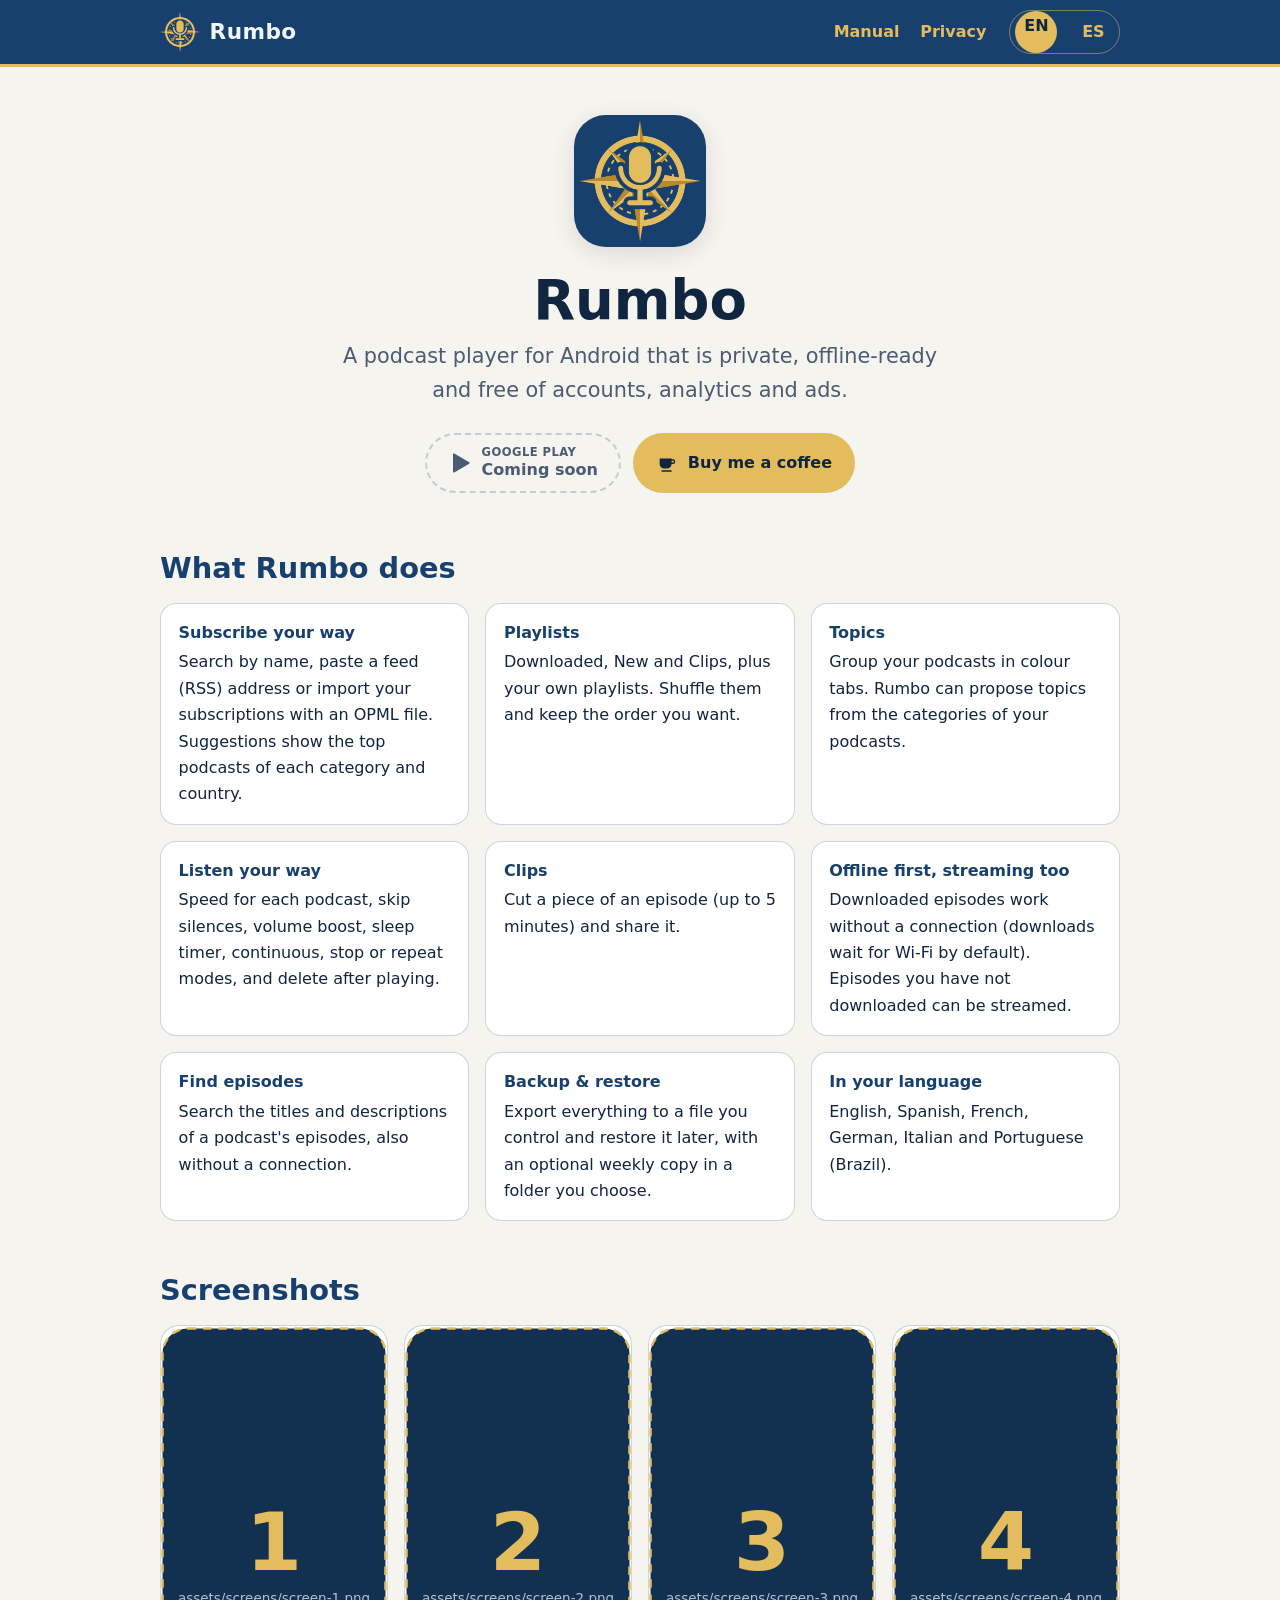
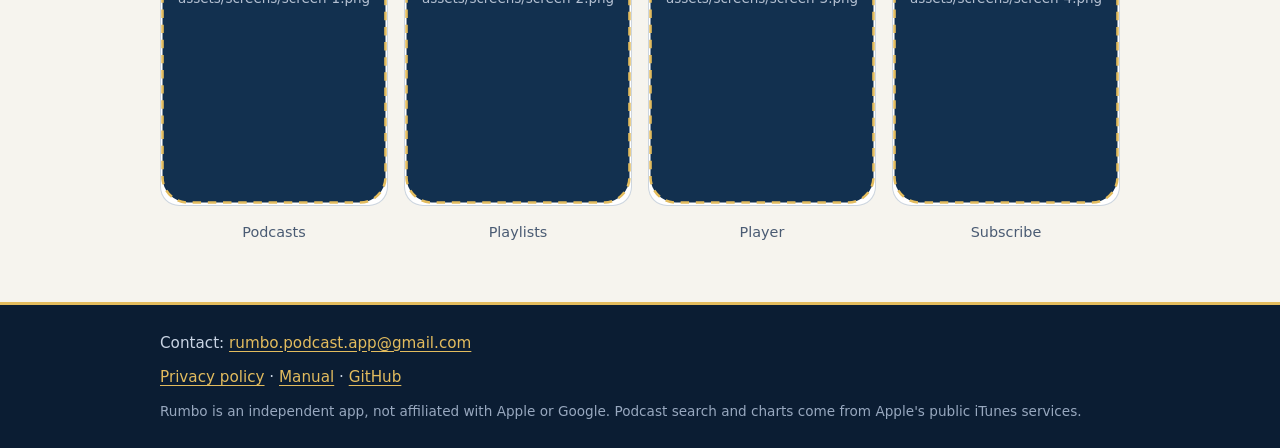
==== index.html @ 556ee903 "Rumbo website: home, manual and privacy policy (EN and ES)" ====
<!doctype html>
<html lang="en">
<head>
<meta charset="utf-8">
<meta name="viewport" content="width=device-width, initial-scale=1">
<title>Rumbo – podcast player for Android</title>
<meta name="description" content="Rumbo is a podcast player for Android that is private, offline-ready and free of accounts, analytics and ads.">
<meta name="theme-color" content="#17406E">
<link rel="canonical" href="https://jmarinlorenzo-hub.github.io/rumbo-web/">
<link rel="alternate" hreflang="en" href="https://jmarinlorenzo-hub.github.io/rumbo-web/">
<link rel="alternate" hreflang="es" href="https://jmarinlorenzo-hub.github.io/rumbo-web/es/">
<link rel="alternate" hreflang="x-default" href="https://jmarinlorenzo-hub.github.io/rumbo-web/">
<link rel="icon" type="image/png" href="assets/icon-512.png">
<link rel="apple-touch-icon" href="assets/icon-512.png">
<meta property="og:type" content="website">
<meta property="og:title" content="Rumbo – podcast player for Android">
<meta property="og:description" content="Private, offline-ready, no accounts, analytics or ads.">
<meta property="og:image" content="https://jmarinlorenzo-hub.github.io/rumbo-web/assets/icon-512.png">
<link rel="stylesheet" href="assets/style.css">
</head>
<body>
<a class="skip" href="#main">Skip to content</a>

<header class="site-header">
  <div class="wrap bar">
    <a class="brand" href="index.html"><img src="assets/emblem.svg" alt="" width="40" height="40"><span>Rumbo</span></a>
    <nav aria-label="Main">
      <a href="manual.html">Manual</a>
      <a href="privacy.html">Privacy</a>
    </nav>
    <nav class="lang" aria-label="Language">
      <a href="index.html" lang="en" hreflang="en" aria-current="page">EN</a>
      <a href="es/index.html" lang="es" hreflang="es">ES</a>
    </nav>
  </div>
</header>

<main id="main">
  <div class="wrap">

    <section class="hero">
      <img class="icon" src="assets/icon-512.png" width="132" height="132" alt="Rumbo logo: a gold compass rose with a microphone, on navy blue">
      <h1>Rumbo</h1>
      <p class="tagline">A podcast player for Android that is private, offline-ready and free of accounts, analytics and ads.</p>
      <div class="actions">
        <button type="button" class="btn btn-play" disabled>
          <svg aria-hidden="true" viewBox="0 0 24 24" width="24" height="24"><path fill="currentColor" d="M5 3.2v17.6a.8.8 0 0 0 1.2.7l15-8.8a.8.8 0 0 0 0-1.4L6.2 2.5A.8.8 0 0 0 5 3.2z"/></svg>
          <span><small>Google Play</small>Coming soon</span>
        </button>
        <a class="btn btn-bmc" href="https://buymeacoffee.com/jmarinlorenzo" rel="noopener">
          <svg aria-hidden="true" viewBox="0 0 24 24" width="22" height="22"><path fill="currentColor" d="M4 7h13v6a5 5 0 0 1-5 5H9a5 5 0 0 1-5-5V7zM17 8h1.5a2.5 2.5 0 0 1 0 5H17v-1.5h1.5a1 1 0 0 0 0-2H17V8zM6 20h11v1.5H6V20z"/></svg>
          Buy me a coffee
        </a>
      </div>
    </section>

    <section aria-labelledby="what">
      <h2 id="what">What Rumbo does</h2>
      <ul class="features">
        <li><strong>Subscribe your way</strong>Search by name, paste a feed (RSS) address or import your subscriptions with an OPML file. Suggestions show the top podcasts of each category and country.</li>
        <li><strong>Playlists</strong>Downloaded, New and Clips, plus your own playlists. Shuffle them and keep the order you want.</li>
        <li><strong>Topics</strong>Group your podcasts in colour tabs. Rumbo can propose topics from the categories of your podcasts.</li>
        <li><strong>Listen your way</strong>Speed for each podcast, skip silences, volume boost, sleep timer, continuous, stop or repeat modes, and delete after playing.</li>
        <li><strong>Clips</strong>Cut a piece of an episode (up to 5 minutes) and share it.</li>
        <li><strong>Offline first, streaming too</strong>Downloaded episodes work without a connection (downloads wait for Wi-Fi by default). Episodes you have not downloaded can be streamed.</li>
        <li><strong>Find episodes</strong>Search the titles and descriptions of a podcast's episodes, also without a connection.</li>
        <li><strong>Backup &amp; restore</strong>Export everything to a file you control and restore it later, with an optional weekly copy in a folder you choose.</li>
        <li><strong>In your language</strong>English, Spanish, French, German, Italian and Portuguese (Brazil).</li>
      </ul>
    </section>

    <section aria-labelledby="screens">
      <h2 id="screens">Screenshots</h2>
      <ul class="shots">
        <li><figure><img src="assets/screens/screen-1.placeholder.svg" width="270" height="570" alt="Rumbo screenshot 1: Podcasts (placeholder)" loading="lazy"><figcaption>Podcasts</figcaption></figure></li>
        <li><figure><img src="assets/screens/screen-2.placeholder.svg" width="270" height="570" alt="Rumbo screenshot 2: Playlists (placeholder)" loading="lazy"><figcaption>Playlists</figcaption></figure></li>
        <li><figure><img src="assets/screens/screen-3.placeholder.svg" width="270" height="570" alt="Rumbo screenshot 3: Player (placeholder)" loading="lazy"><figcaption>Player</figcaption></figure></li>
        <li><figure><img src="assets/screens/screen-4.placeholder.svg" width="270" height="570" alt="Rumbo screenshot 4: Subscribe (placeholder)" loading="lazy"><figcaption>Subscribe</figcaption></figure></li>
      </ul>
    </section>

  </div>
</main>

<footer class="site-footer">
  <div class="wrap">
    <p>Contact: <a href="mailto:rumbo.podcast.app@gmail.com">rumbo.podcast.app@gmail.com</a></p>
    <p><a href="privacy.html">Privacy policy</a> · <a href="manual.html">Manual</a> · <a href="https://github.com/jmarinlorenzo-hub" rel="noopener">GitHub</a></p>
    <p class="small">Rumbo is an independent app, not affiliated with Apple or Google. Podcast search and charts come from Apple's public iTunes services.</p>
  </div>
</footer>
</body>
</html>
---- assets/style.css ----
/* Rumbo website. Navy #17406E and gold #E3BC5E (the logo's colours), dark by default,
   light when the visitor's system asks for it. No frameworks, no scripts. */

:root {
  --navy: #17406e;
  --navy-deep: #0b1d33;
  --gold: #e3bc5e;
  --gold-dark: #b8892f;

  --bg: #0b1d33;
  --surface: #12304f;
  --text: #eef2f8;
  --muted: #b4c0d2;
  --link: #e3bc5e;
  --border: rgba(227, 188, 94, 0.28);
  --shadow: 0 6px 24px rgba(0, 0, 0, 0.35);
  color-scheme: dark light;
}

@media (prefers-color-scheme: light) {
  :root {
    --bg: #f6f4ee;
    --surface: #ffffff;
    --text: #10253f;
    --muted: #4a5b73;
    --link: #17406e;
    --border: rgba(23, 64, 110, 0.22);
    --shadow: 0 6px 24px rgba(16, 37, 63, 0.12);
  }
}

* { box-sizing: border-box; }

html { -webkit-text-size-adjust: 100%; scroll-behavior: smooth; }

body {
  margin: 0;
  background: var(--bg);
  color: var(--text);
  font: 1rem/1.65 system-ui, -apple-system, "Segoe UI", Roboto, "Helvetica Neue", Arial, sans-serif;
}

img, svg { max-width: 100%; height: auto; }

a { color: var(--link); text-underline-offset: 0.18em; }
a:hover { text-decoration-thickness: 2px; }

:focus-visible { outline: 3px solid var(--gold); outline-offset: 3px; border-radius: 4px; }

.wrap { width: 100%; max-width: 62rem; margin: 0 auto; padding: 0 1rem; }

/* ---- Header: always navy, in both colour schemes ---- */
.site-header { background: var(--navy); color: #f2f5fa; border-bottom: 3px solid var(--gold); }
.site-header .bar { display: flex; flex-wrap: wrap; align-items: center; gap: 0.4rem 1.25rem; padding-top: 0.6rem; padding-bottom: 0.6rem; }
.brand { display: inline-flex; align-items: center; gap: 0.6rem; color: #f2f5fa; font-size: 1.35rem; font-weight: 700; letter-spacing: 0.02em; text-decoration: none; margin-right: auto; }
.brand img { width: 40px; height: 40px; }
.site-header nav { display: flex; gap: 0.25rem 1rem; }
.site-header nav a { color: var(--gold); text-decoration: none; padding: 0.5rem 0.15rem; font-weight: 600; }
.site-header nav a:hover { text-decoration: underline; }
.lang { border: 1px solid rgba(227, 188, 94, 0.5); border-radius: 999px; padding: 0 0.35rem; }
.lang a { padding: 0.5rem 0.55rem !important; }
.lang a[aria-current="page"] { color: #10253f; background: var(--gold); border-radius: 999px; padding: 0.15rem 0.55rem !important; text-decoration: none !important; }

/* ---- Hero ---- */
.hero { text-align: center; padding: 3rem 0 2rem; }
.hero .icon { width: 132px; height: 132px; border-radius: 24%; box-shadow: var(--shadow); }
.hero h1 { font-size: clamp(2.2rem, 7vw, 3.4rem); line-height: 1.1; margin: 1rem 0 0.5rem; }
.hero .tagline { font-size: clamp(1.05rem, 3.2vw, 1.3rem); color: var(--muted); max-width: 38rem; margin: 0 auto 1.6rem; }
.actions { display: flex; flex-wrap: wrap; justify-content: center; gap: 0.8rem; }

.btn { display: inline-flex; align-items: center; gap: 0.6rem; min-height: 3rem; padding: 0.7rem 1.3rem; border-radius: 999px; font: inherit; font-weight: 700; text-decoration: none; border: 2px solid transparent; }
.btn svg { flex: none; }
.btn-bmc { background: var(--gold); color: #10253f; }
.btn-bmc:hover { background: #f0cf7e; }
.btn-play { background: transparent; color: var(--muted); border: 2px dashed var(--border); cursor: not-allowed; }
.btn-play small { display: block; font-size: 0.72rem; font-weight: 600; letter-spacing: 0.04em; text-transform: uppercase; line-height: 1.2; }
.btn-play span { text-align: left; line-height: 1.25; }

/* ---- Sections ---- */
section { padding: 1.6rem 0; }
h2 { font-size: clamp(1.4rem, 4.5vw, 1.8rem); line-height: 1.25; margin: 0 0 1rem; color: var(--gold); }
@media (prefers-color-scheme: light) { h2 { color: var(--navy); } }
h3 { font-size: 1.15rem; margin: 1.6rem 0 0.5rem; }

.features { display: grid; gap: 1rem; grid-template-columns: repeat(auto-fit, minmax(16rem, 1fr)); list-style: none; padding: 0; margin: 0; }
.features li { background: var(--surface); border: 1px solid var(--border); border-radius: 1rem; padding: 1rem 1.1rem; }
.features strong { display: block; color: var(--gold); margin-bottom: 0.2rem; }
@media (prefers-color-scheme: light) { .features strong { color: var(--navy); } }

.shots { display: grid; gap: 1rem; grid-template-columns: repeat(auto-fit, minmax(9.5rem, 1fr)); margin: 0; padding: 0; list-style: none; }
.shots figure { margin: 0; text-align: center; }
.shots img { width: 100%; aspect-ratio: 9 / 19; object-fit: cover; border-radius: 1.2rem; border: 1px solid var(--border); background: var(--surface); }
.shots figcaption { color: var(--muted); font-size: 0.9rem; margin-top: 0.4rem; }

/* ---- Document pages (manual, privacy) ---- */
.doc { max-width: 46rem; padding-top: 2rem; padding-bottom: 2.5rem; }
.doc h1 { font-size: clamp(1.9rem, 6vw, 2.6rem); line-height: 1.15; margin: 0 0 0.5rem; }
.doc h2 { margin-top: 2.2rem; scroll-margin-top: 1rem; }
.doc p, .doc ul, .doc ol { margin: 0 0 1rem; }
.doc li { margin-bottom: 0.35rem; }
.lead { color: var(--muted); font-size: 1.1rem; }
.note { background: var(--surface); border-left: 4px solid var(--gold); border-radius: 0.5rem; padding: 0.8rem 1rem; margin: 1rem 0; }
.toc { background: var(--surface); border: 1px solid var(--border); border-radius: 1rem; padding: 1rem 1.2rem; margin: 1.2rem 0 0; }
.toc ol { columns: 2 14rem; column-gap: 2rem; margin: 0; padding-left: 1.3rem; }
.toc li { break-inside: avoid; }
.perms { list-style: none; padding: 0; }
.perms li { background: var(--surface); border: 1px solid var(--border); border-radius: 0.75rem; padding: 0.6rem 0.9rem; }
.perms code { font-weight: 700; word-break: break-all; }
code { font: 0.92em ui-monospace, SFMono-Regular, Menlo, Consolas, monospace; }

/* ---- Footer ---- */
.site-footer { margin-top: 2rem; background: var(--navy-deep); color: #c9d4e4; border-top: 3px solid var(--gold); padding: 1.6rem 0; font-size: 0.95rem; }
.site-footer a { color: var(--gold); }
.site-footer p { margin: 0 0 0.6rem; }
.site-footer .small { color: #98a8bf; font-size: 0.85rem; margin-bottom: 0; }

.skip { position: absolute; left: -999px; top: 0; background: var(--gold); color: #10253f; padding: 0.6rem 1rem; z-index: 10; }
.skip:focus { left: 0; }

@media (max-width: 30rem) {
  .hero { padding-top: 2rem; }
  .btn { width: 100%; justify-content: center; }
  .actions { flex-direction: column; align-items: stretch; }
}

@media print {
  .site-header, .site-footer .actions { display: none; }
  body { background: #fff; color: #000; }
}
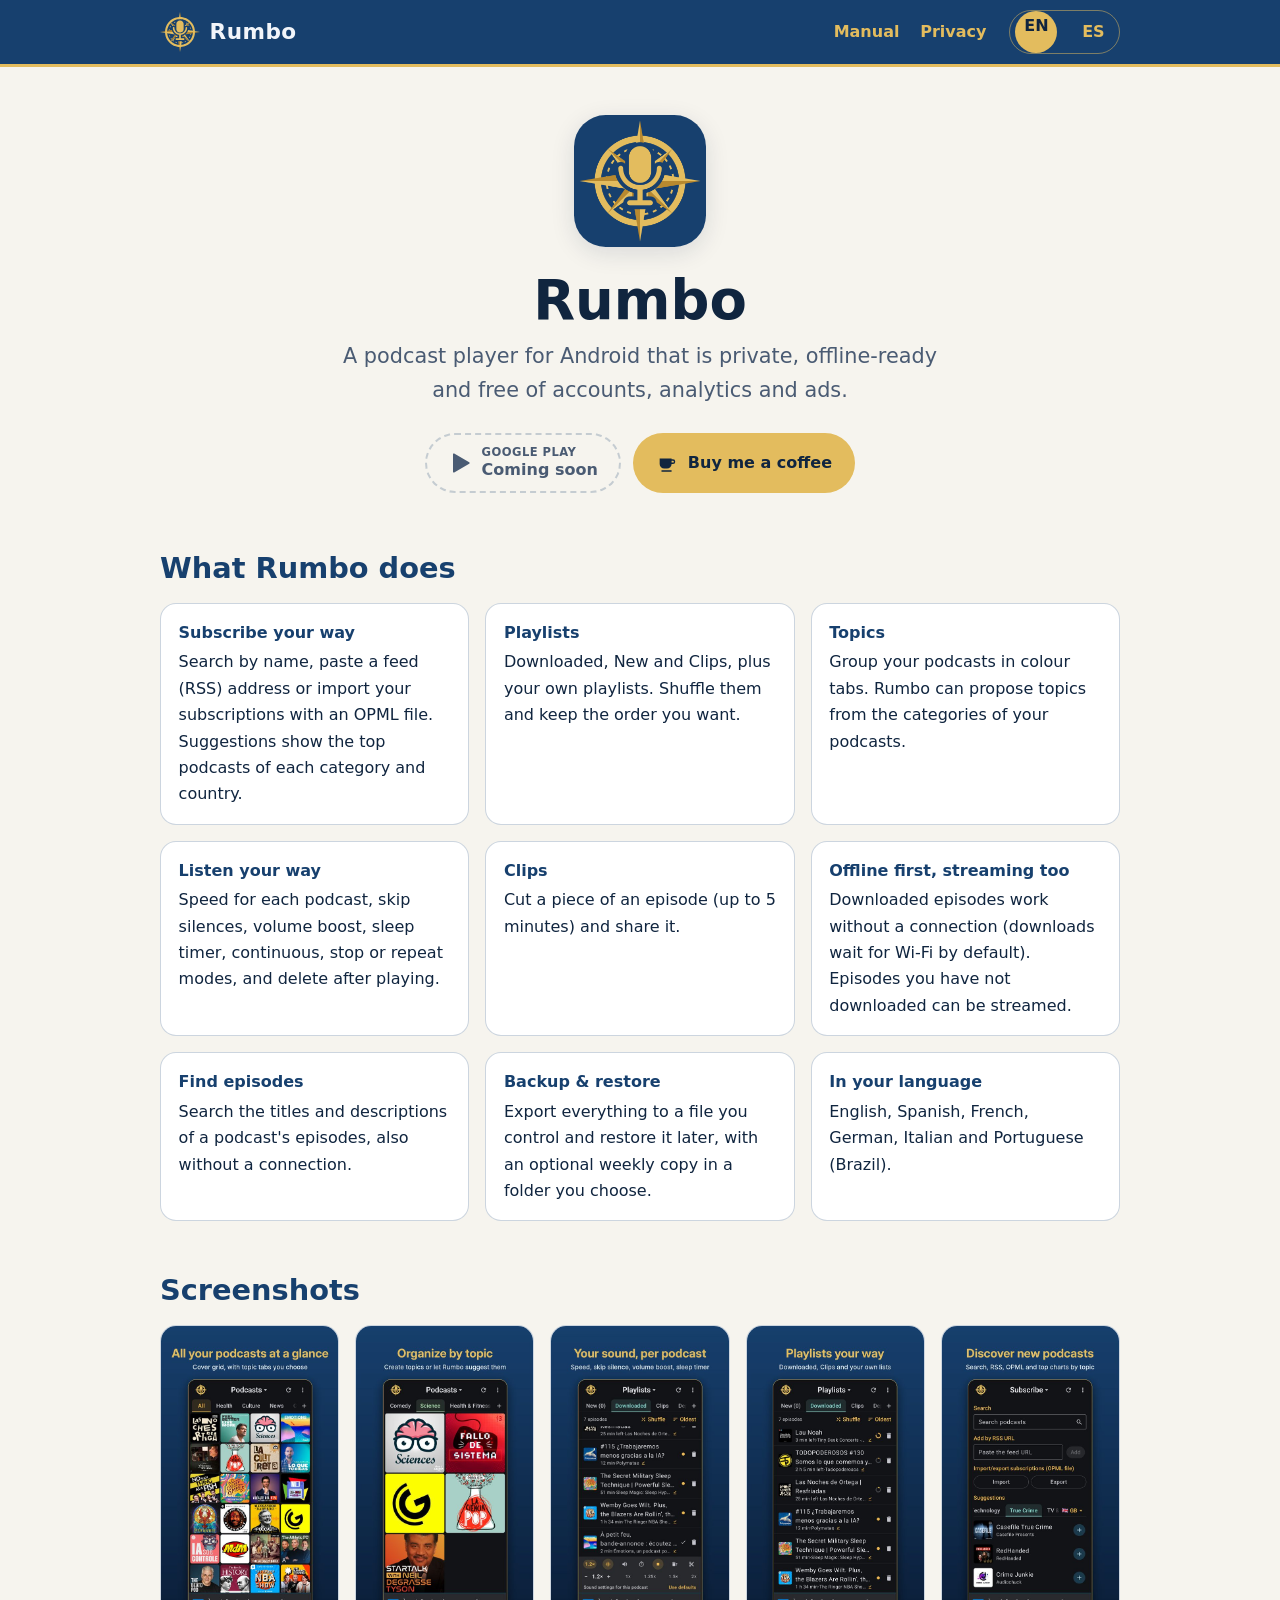
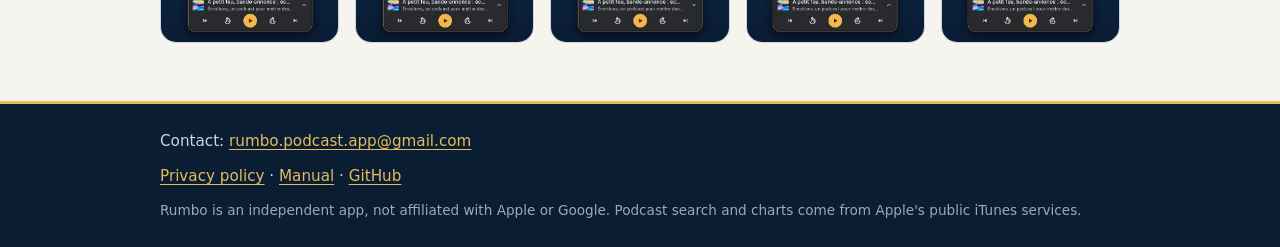
==== commit fdddb6c6: "Home: real screenshots (EN and ES), reduced to 540x960 JPG" ====
--- a/index.html
+++ b/index.html
@@ -72,10 +72,11 @@
     <section aria-labelledby="screens">
       <h2 id="screens">Screenshots</h2>
       <ul class="shots">
-        <li><figure><img src="assets/screens/screen-1.placeholder.svg" width="270" height="570" alt="Rumbo screenshot 1: Podcasts (placeholder)" loading="lazy"><figcaption>Podcasts</figcaption></figure></li>
-        <li><figure><img src="assets/screens/screen-2.placeholder.svg" width="270" height="570" alt="Rumbo screenshot 2: Playlists (placeholder)" loading="lazy"><figcaption>Playlists</figcaption></figure></li>
-        <li><figure><img src="assets/screens/screen-3.placeholder.svg" width="270" height="570" alt="Rumbo screenshot 3: Player (placeholder)" loading="lazy"><figcaption>Player</figcaption></figure></li>
-        <li><figure><img src="assets/screens/screen-4.placeholder.svg" width="270" height="570" alt="Rumbo screenshot 4: Subscribe (placeholder)" loading="lazy"><figcaption>Subscribe</figcaption></figure></li>
+        <li><img src="assets/screens/screen-1-en.jpg" width="540" height="960" alt="The Podcasts screen: a grid with the covers of all your podcasts and topic tabs" loading="lazy"></li>
+        <li><img src="assets/screens/screen-2-en.jpg" width="540" height="960" alt="Podcasts organized by topic: the Science tab selected" loading="lazy"></li>
+        <li><img src="assets/screens/screen-3-en.jpg" width="540" height="960" alt="Player options: speed, skip silence, volume boost and sleep timer, set per podcast" loading="lazy"></li>
+        <li><img src="assets/screens/screen-4-en.jpg" width="540" height="960" alt="The Playlists screen showing the Downloaded list" loading="lazy"></li>
+        <li><img src="assets/screens/screen-5-en.jpg" width="540" height="960" alt="The Subscribe screen: search, RSS address, OPML import and export, and suggestions by category" loading="lazy"></li>
       </ul>
     </section>
 
--- a/assets/style.css
+++ b/assets/style.css
@@ -88,9 +88,7 @@
 @media (prefers-color-scheme: light) { .features strong { color: var(--navy); } }
 
 .shots { display: grid; gap: 1rem; grid-template-columns: repeat(auto-fit, minmax(9.5rem, 1fr)); margin: 0; padding: 0; list-style: none; }
-.shots figure { margin: 0; text-align: center; }
-.shots img { width: 100%; aspect-ratio: 9 / 19; object-fit: cover; border-radius: 1.2rem; border: 1px solid var(--border); background: var(--surface); }
-.shots figcaption { color: var(--muted); font-size: 0.9rem; margin-top: 0.4rem; }
+.shots img { display: block; width: 100%; height: auto; aspect-ratio: 9 / 16; object-fit: cover; border-radius: 1rem; border: 1px solid var(--border); background: var(--surface); }
 
 /* ---- Document pages (manual, privacy) ---- */
 .doc { max-width: 46rem; padding-top: 2rem; padding-bottom: 2.5rem; }
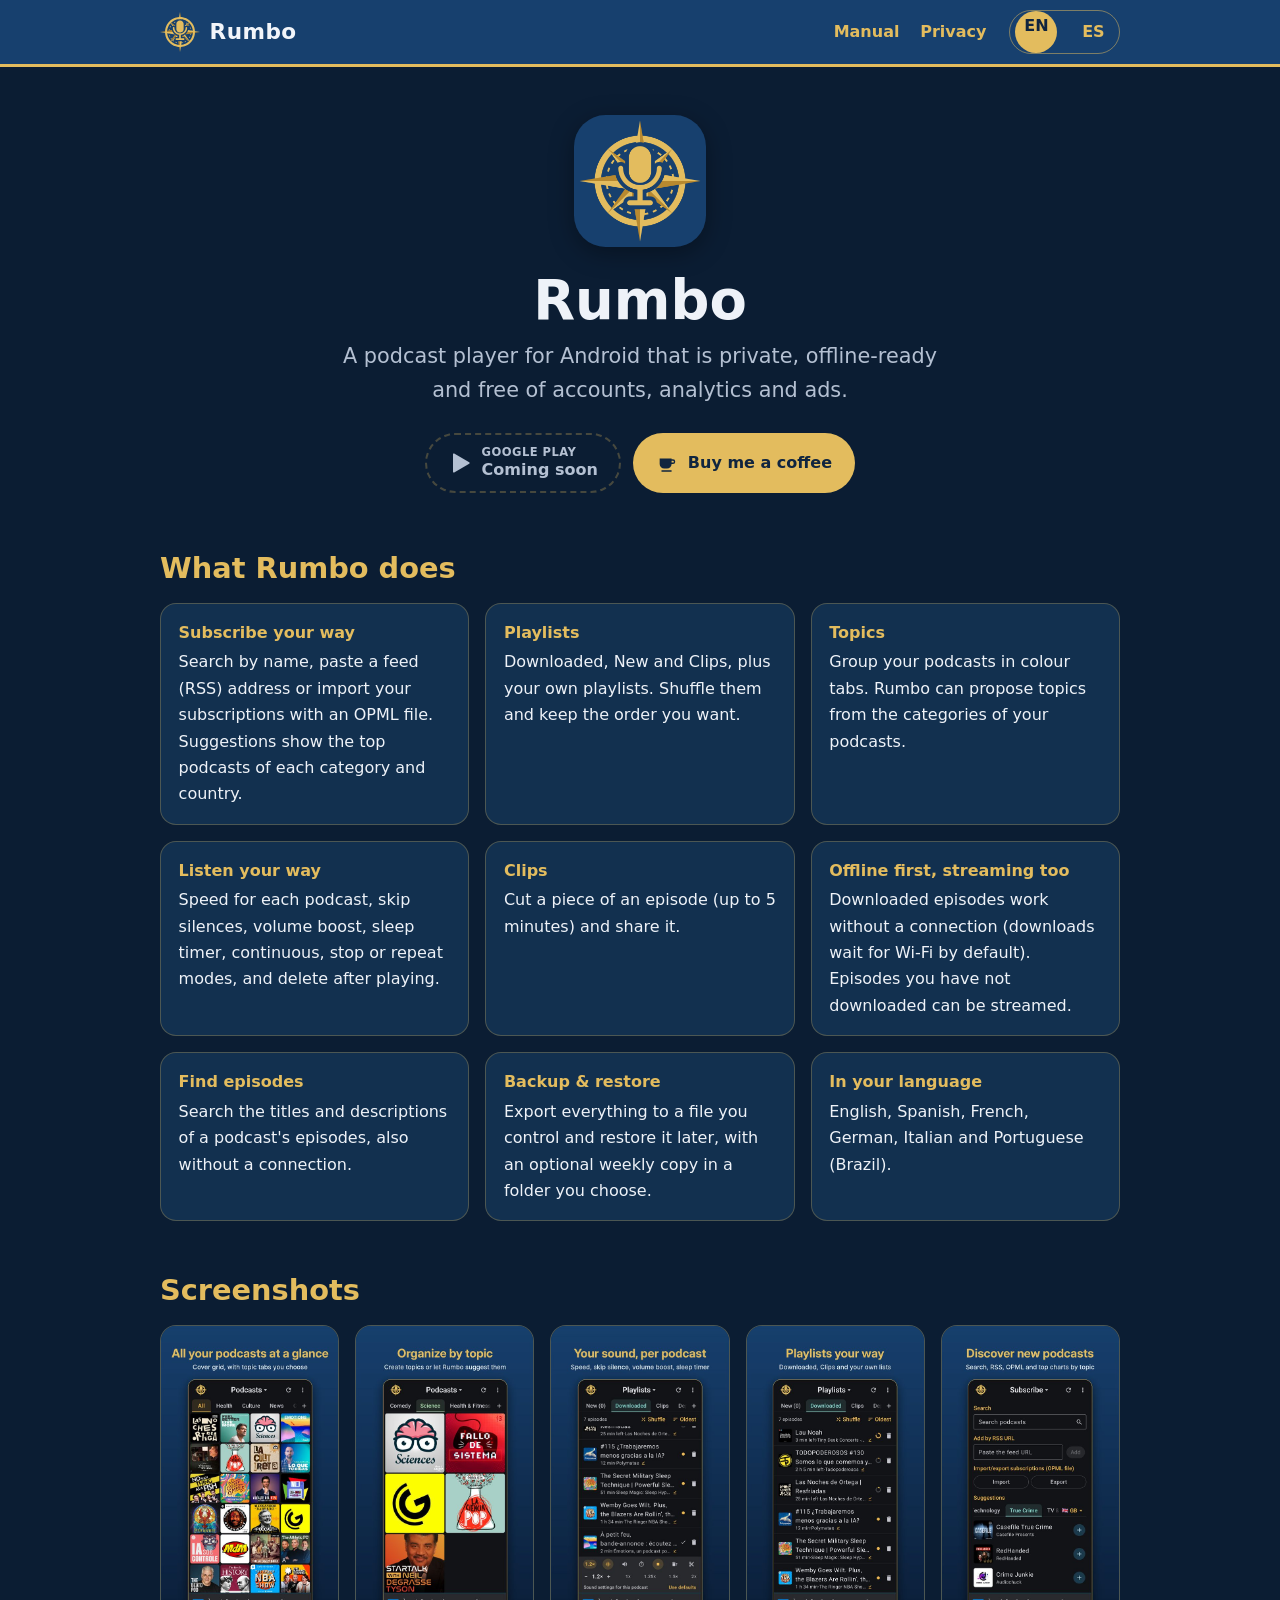
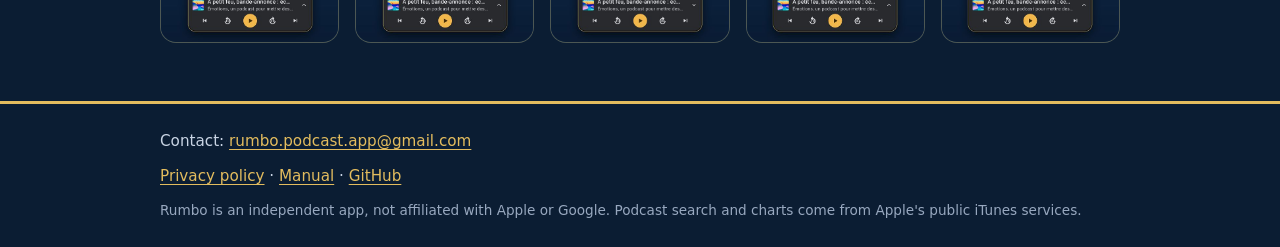
==== commit f569bed0: "Header in one row on phones, screenshots open full size, always-dark theme" ====
--- a/index.html
+++ b/index.html
@@ -72,11 +72,11 @@
     <section aria-labelledby="screens">
       <h2 id="screens">Screenshots</h2>
       <ul class="shots">
-        <li><img src="assets/screens/screen-1-en.jpg" width="540" height="960" alt="The Podcasts screen: a grid with the covers of all your podcasts and topic tabs" loading="lazy"></li>
-        <li><img src="assets/screens/screen-2-en.jpg" width="540" height="960" alt="Podcasts organized by topic: the Science tab selected" loading="lazy"></li>
-        <li><img src="assets/screens/screen-3-en.jpg" width="540" height="960" alt="Player options: speed, skip silence, volume boost and sleep timer, set per podcast" loading="lazy"></li>
-        <li><img src="assets/screens/screen-4-en.jpg" width="540" height="960" alt="The Playlists screen showing the Downloaded list" loading="lazy"></li>
-        <li><img src="assets/screens/screen-5-en.jpg" width="540" height="960" alt="The Subscribe screen: search, RSS address, OPML import and export, and suggestions by category" loading="lazy"></li>
+        <li><a href="assets/screens/full/screen-1-en.jpg"><img src="assets/screens/screen-1-en.jpg" width="540" height="960" alt="The Podcasts screen: a grid with the covers of all your podcasts and topic tabs (open full size)" loading="lazy"></a></li>
+        <li><a href="assets/screens/full/screen-2-en.jpg"><img src="assets/screens/screen-2-en.jpg" width="540" height="960" alt="Podcasts organized by topic: the Science tab selected (open full size)" loading="lazy"></a></li>
+        <li><a href="assets/screens/full/screen-3-en.jpg"><img src="assets/screens/screen-3-en.jpg" width="540" height="960" alt="Player options: speed, skip silence, volume boost and sleep timer, set per podcast (open full size)" loading="lazy"></a></li>
+        <li><a href="assets/screens/full/screen-4-en.jpg"><img src="assets/screens/screen-4-en.jpg" width="540" height="960" alt="The Playlists screen showing the Downloaded list (open full size)" loading="lazy"></a></li>
+        <li><a href="assets/screens/full/screen-5-en.jpg"><img src="assets/screens/screen-5-en.jpg" width="540" height="960" alt="The Subscribe screen: search, RSS address, OPML import and export, and suggestions by category (open full size)" loading="lazy"></a></li>
       </ul>
     </section>
 
--- a/assets/style.css
+++ b/assets/style.css
@@ -1,5 +1,5 @@
-/* Rumbo website. Navy #17406E and gold #E3BC5E (the logo's colours), dark by default,
-   light when the visitor's system asks for it. No frameworks, no scripts. */
+/* Rumbo website. Navy #17406E and gold #E3BC5E (the logo's colours), always dark like the
+   app. No frameworks, no scripts. */
 
 :root {
   --navy: #17406e;
@@ -14,19 +14,7 @@
   --link: #e3bc5e;
   --border: rgba(227, 188, 94, 0.28);
   --shadow: 0 6px 24px rgba(0, 0, 0, 0.35);
-  color-scheme: dark light;
-}
-
-@media (prefers-color-scheme: light) {
-  :root {
-    --bg: #f6f4ee;
-    --surface: #ffffff;
-    --text: #10253f;
-    --muted: #4a5b73;
-    --link: #17406e;
-    --border: rgba(23, 64, 110, 0.22);
-    --shadow: 0 6px 24px rgba(16, 37, 63, 0.12);
-  }
+  color-scheme: dark;
 }
 
 * { box-sizing: border-box; }
@@ -51,7 +39,8 @@
 
 /* ---- Header: always navy, in both colour schemes ---- */
 .site-header { background: var(--navy); color: #f2f5fa; border-bottom: 3px solid var(--gold); }
-.site-header .bar { display: flex; flex-wrap: wrap; align-items: center; gap: 0.4rem 1.25rem; padding-top: 0.6rem; padding-bottom: 0.6rem; }
+/* One row, also on phones: brand on the left, Manual, Privacy and the language switch on the right. */
+.site-header .bar { display: flex; flex-wrap: nowrap; align-items: center; gap: 0.4rem 1.25rem; padding-top: 0.6rem; padding-bottom: 0.6rem; }
 .brand { display: inline-flex; align-items: center; gap: 0.6rem; color: #f2f5fa; font-size: 1.35rem; font-weight: 700; letter-spacing: 0.02em; text-decoration: none; margin-right: auto; }
 .brand img { width: 40px; height: 40px; }
 .site-header nav { display: flex; gap: 0.25rem 1rem; }
@@ -79,15 +68,14 @@
 /* ---- Sections ---- */
 section { padding: 1.6rem 0; }
 h2 { font-size: clamp(1.4rem, 4.5vw, 1.8rem); line-height: 1.25; margin: 0 0 1rem; color: var(--gold); }
-@media (prefers-color-scheme: light) { h2 { color: var(--navy); } }
 h3 { font-size: 1.15rem; margin: 1.6rem 0 0.5rem; }
 
 .features { display: grid; gap: 1rem; grid-template-columns: repeat(auto-fit, minmax(16rem, 1fr)); list-style: none; padding: 0; margin: 0; }
 .features li { background: var(--surface); border: 1px solid var(--border); border-radius: 1rem; padding: 1rem 1.1rem; }
 .features strong { display: block; color: var(--gold); margin-bottom: 0.2rem; }
-@media (prefers-color-scheme: light) { .features strong { color: var(--navy); } }
 
 .shots { display: grid; gap: 1rem; grid-template-columns: repeat(auto-fit, minmax(9.5rem, 1fr)); margin: 0; padding: 0; list-style: none; }
+.shots a { display: block; cursor: zoom-in; border-radius: 1rem; }
 .shots img { display: block; width: 100%; height: auto; aspect-ratio: 9 / 16; object-fit: cover; border-radius: 1rem; border: 1px solid var(--border); background: var(--surface); }
 
 /* ---- Document pages (manual, privacy) ---- */
@@ -116,9 +104,24 @@
 .skip:focus { left: 0; }
 
 @media (max-width: 30rem) {
+  /* Compact header so everything stays in one row on a 360 px phone. */
+  .site-header .bar { gap: 0.25rem 0.5rem; }
+  .brand { font-size: 1.1rem; gap: 0.4rem; }
+  .brand img { width: 32px; height: 32px; }
+  .site-header nav { gap: 0.1rem 0.5rem; }
+  .site-header nav a { font-size: 0.95rem; padding: 0.5rem 0.1rem; }
+  .lang { padding: 0 0.2rem; }
+  .lang a { padding: 0.5rem 0.4rem !important; }
+  .lang a[aria-current="page"] { padding: 0.15rem 0.45rem !important; }
+
   .hero { padding-top: 2rem; }
   .btn { width: 100%; justify-content: center; }
   .actions { flex-direction: column; align-items: stretch; }
+}
+
+/* Very narrow phones (320 px): the name goes, the emblem stays. */
+@media (max-width: 21rem) {
+  .brand span { display: none; }
 }
 
 @media print {
